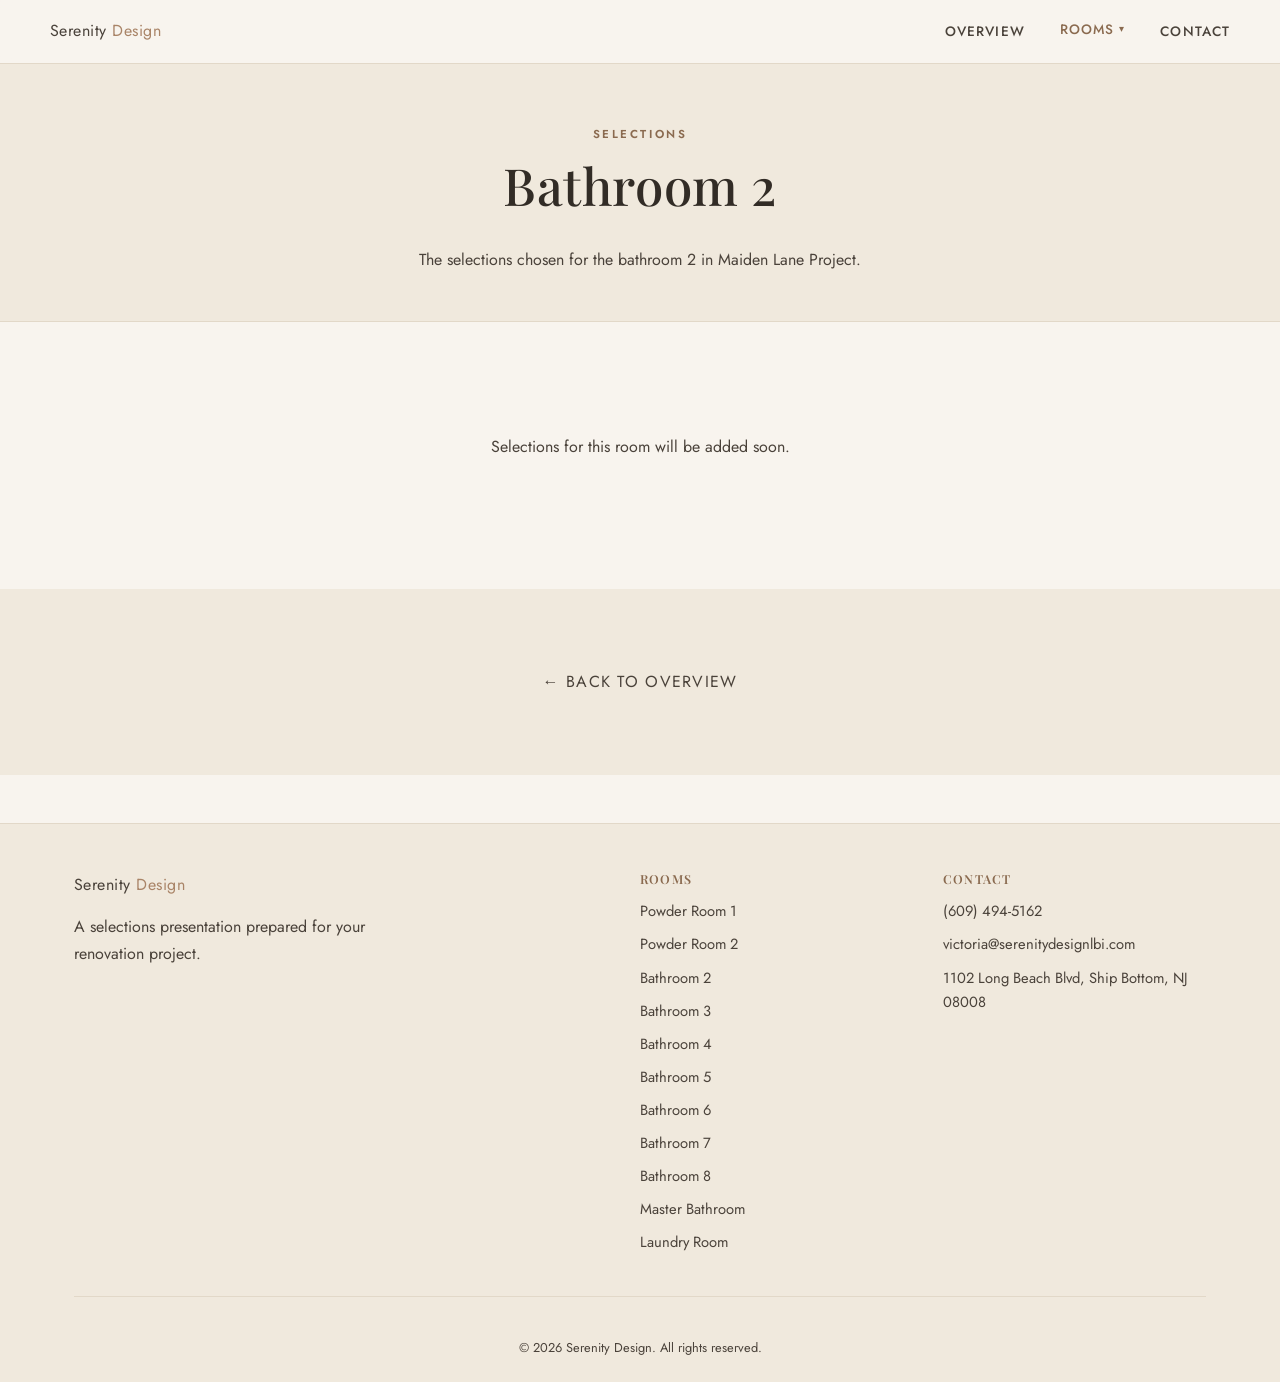
==== bathroom-2.html @ 04fab4d8 "Rebuild site as room-based multi-page static site Restructure navigation from category tabs (Paint, " ====
<!doctype html>
<html lang="en">
<head>
<meta charset="utf-8">
<meta name="viewport" content="width=device-width, initial-scale=1">
<title>Serenity Design | Bathroom 2</title>
<link rel="preconnect" href="https://fonts.googleapis.com">
<link href="https://fonts.googleapis.com/css2?family=Playfair+Display:wght@500;600&family=Jost:wght@400;500;600&display=swap" rel="stylesheet">
<link rel="stylesheet" href="css/styles.css">
</head>
<body>
<header class="site-header">
  <div class="container nav">
    <a href="index.html" class="brand nav-link"><span data-site="brand-name">Serenity</span> <span class="accent" data-site="brand-accent">Design</span></a>
    <button class="nav-toggle" aria-label="Toggle navigation" aria-expanded="false">
      <span></span><span></span><span></span>
    </button>
    <ul class="nav-links">
      <li><a href="index.html" class="nav-link">Overview</a></li>
      <li class="nav-dropdown">
        <button type="button" class="nav-dropdown-toggle active" aria-expanded="false">Rooms</button>
        <ul class="nav-dropdown-menu">
          <li><a href="powder-room-1.html" class="nav-link">Powder Room 1</a></li>
          <li><a href="powder-room-2.html" class="nav-link">Powder Room 2</a></li>
          <li><a href="bathroom-2.html" class="nav-link active">Bathroom 2</a></li>
          <li><a href="bathroom-3.html" class="nav-link">Bathroom 3</a></li>
          <li><a href="bathroom-4.html" class="nav-link">Bathroom 4</a></li>
          <li><a href="bathroom-5.html" class="nav-link">Bathroom 5</a></li>
          <li><a href="bathroom-6.html" class="nav-link">Bathroom 6</a></li>
          <li><a href="bathroom-7.html" class="nav-link">Bathroom 7</a></li>
          <li><a href="bathroom-8.html" class="nav-link">Bathroom 8</a></li>
          <li><a href="master-bathroom.html" class="nav-link">Master Bathroom</a></li>
          <li><a href="laundry-room.html" class="nav-link">Laundry Room</a></li>
        </ul>
      </li>
      <li><a href="contact.html" class="nav-link">Contact</a></li>
    </ul>
  </div>
</header>

<main>
  <section class="page-hero">
    <div class="container">
      <span class="eyebrow">Selections</span>
      <h1>Bathroom 2</h1>
      <p>The selections chosen for the bathroom 2 in <span data-site="project-name">this project</span>.</p>
    </div>
  </section>
  <section class="section">
    <div class="container"><div class="grid grid--3" data-selections-category="bathroom-2"></div></div>
  </section>
  <section class="section section--alt" style="text-align:center;">
    <div class="container"><a href="index.html" class="btn nav-link">← Back to Overview</a></div>
  </section>
</main>

<footer class="site-footer">
  <div class="container">
    <div class="footer-grid">
      <div>
        <a href="index.html" class="brand nav-link"><span data-site="brand-name">Serenity</span> <span class="accent" data-site="brand-accent">Design</span></a>
        <p style="margin-top:1rem; max-width:320px;" data-site="tagline">A selections presentation prepared for your renovation project.</p>
      </div>
      <div>
        <h4>Rooms</h4>
        <ul class="footer-links">
          <li><a href="powder-room-1.html" class="nav-link">Powder Room 1</a></li>
          <li><a href="powder-room-2.html" class="nav-link">Powder Room 2</a></li>
          <li><a href="bathroom-2.html" class="nav-link">Bathroom 2</a></li>
          <li><a href="bathroom-3.html" class="nav-link">Bathroom 3</a></li>
          <li><a href="bathroom-4.html" class="nav-link">Bathroom 4</a></li>
          <li><a href="bathroom-5.html" class="nav-link">Bathroom 5</a></li>
          <li><a href="bathroom-6.html" class="nav-link">Bathroom 6</a></li>
          <li><a href="bathroom-7.html" class="nav-link">Bathroom 7</a></li>
          <li><a href="bathroom-8.html" class="nav-link">Bathroom 8</a></li>
          <li><a href="master-bathroom.html" class="nav-link">Master Bathroom</a></li>
          <li><a href="laundry-room.html" class="nav-link">Laundry Room</a></li>
        </ul>
      </div>
      <div>
        <h4>Contact</h4>
        <ul class="footer-links">
          <li><a href="#" data-site-link="phone" data-site="phone">(555) 123-4567</a></li>
          <li><a href="#" data-site-link="email" data-site="email">victoria@serenitydesignlbi.com</a></li>
          <li><span data-site="address">1102 Long Beach Blvd, Ship Bottom, NJ 08008</span></li>
        </ul>
      </div>
    </div>
    <div class="footer-bottom">
      <div class="footer-social">
        <a href="#" data-site-social="instagram" hidden>Instagram</a>
        <a href="#" data-site-social="pinterest" hidden>Pinterest</a>
        <a href="#" data-site-social="facebook" hidden>Facebook</a>
      </div>
      &copy; <span data-site="year">2026</span> <span data-site="brand-name">Serenity</span> <span data-site="brand-accent">Design</span>. All rights reserved.
    </div>
  </div>
</footer>

<script src="js/config.js"></script>
<script src="js/selections-data.js"></script>
<script src="js/main.js"></script>
</body>
</html>
---- css/styles.css ----
/* ==========================================================================
   Serenity Design — Client Selections Presentation (single-page preview)
   Warm & minimal palette: cream, taupe, charcoal
   This mirrors the multi-page site in the project repo. In the repo,
   Overview / Electrical / Paint / Counter Tops / Lighting / Furniture /
   Contact are separate HTML files; here they're the same markup shown
   as togglable sections so this can be previewed as a single link.
   ========================================================================== */

:root {
  --cream: #f8f4ee;
  --cream-deep: #f0e9dd;
  --taupe: #a98467;
  --taupe-dark: #8a6a4f;
  --charcoal: #322c26;
  --ink: #4a423a;
  --border: #e2d8c8;
  --white: #ffffff;

  --font-heading: 'Playfair Display', Georgia, 'Times New Roman', serif;
  --font-body: 'Jost', 'Helvetica Neue', Arial, sans-serif;

  --max-width: 1180px;
  --radius: 4px;
}

* { box-sizing: border-box; }
html { scroll-behavior: smooth; }

/* Base reset for every nav-style button (nav bar, dropdown, footer) —
   contextual rules below layer their own typography on top of this. */
a.nav-link {
  font: inherit;
  background: none;
  border: none;
  margin: 0;
  padding: 0;
  color: inherit;
  text-align: left;
  cursor: pointer;
}

body {
  margin: 0;
  font-family: var(--font-body);
  color: var(--ink);
  background: var(--cream);
  line-height: 1.65;
  -webkit-font-smoothing: antialiased;
}

img { max-width: 100%; display: block; }
a { color: inherit; text-decoration: none; }

h1, h2, h3, h4 {
  font-family: var(--font-heading);
  color: var(--charcoal);
  font-weight: 600;
  line-height: 1.2;
  margin: 0 0 0.6em;
  letter-spacing: 0.01em;
  text-wrap: balance;
}

h1 { font-size: clamp(2.2rem, 4vw, 3.4rem); font-weight: 500; }
h2 { font-size: clamp(1.7rem, 3vw, 2.4rem); font-weight: 500; }
h3 { font-size: 1.3rem; }

p { margin: 0 0 1em; }

.eyebrow {
  display: inline-block;
  text-transform: uppercase;
  letter-spacing: 0.22em;
  font-size: 0.72rem;
  color: var(--taupe-dark);
  font-weight: 600;
  margin-bottom: 0.9em;
}

.container { max-width: var(--max-width); margin: 0 auto; padding: 0 1.5rem; }

.section { padding: 5rem 0; }
.section--alt { background: var(--cream-deep); }

.section-head { max-width: 620px; margin: 0 auto 3rem; text-align: center; }


/* ---------- Buttons ---------- */
.btn {
  display: inline-block;
  padding: 0.85em 2em;
  border: 1px solid var(--charcoal);
  border-radius: var(--radius);
  font-size: 0.85rem;
  letter-spacing: 0.08em;
  text-transform: uppercase;
  font-weight: 500;
  transition: background 0.25s ease, color 0.25s ease, border-color 0.25s ease;
  background: transparent;
  color: var(--charcoal);
  cursor: pointer;
}

.btn:hover { background: var(--charcoal); color: var(--white); }

.btn--primary { background: var(--taupe); border-color: var(--taupe); color: var(--white); }
.btn--primary:hover { background: var(--taupe-dark); border-color: var(--taupe-dark); }

/* ---------- Header / Nav ---------- */
.site-header {
  position: sticky;
  top: 0;
  z-index: 100;
  background: rgba(248, 244, 238, 0.92);
  backdrop-filter: blur(6px);
  border-bottom: 1px solid var(--border);
}

.nav { display: flex; align-items: center; justify-content: space-between; padding: 1.15rem 0; }

.brand { font-family: var(--font-heading); font-size: 1.45rem; letter-spacing: 0.03em; color: var(--charcoal); }
.brand .accent { color: var(--taupe); }

.nav-links { display: flex; align-items: center; gap: 2.2rem; list-style: none; margin: 0; padding: 0; }

.nav-links a, .nav-links a.nav-link {
  font: inherit;
  background: none;
  border: none;
  cursor: pointer;
  font-size: 0.85rem;
  text-transform: uppercase;
  letter-spacing: 0.08em;
  font-weight: 500;
  color: var(--ink);
  position: relative;
  padding: 0 0 4px;
}

.nav-links a::after, .nav-links a.nav-link::after {
  content: "";
  position: absolute;
  left: 0; right: 0; bottom: 0;
  height: 1px;
  background: var(--taupe);
  transform: scaleX(0);
  transition: transform 0.25s ease;
}

.nav-links a:hover::after, .nav-links a.active::after,
.nav-links a.nav-link:hover::after, .nav-links a.nav-link.active::after { transform: scaleX(1); }
.nav-links a.active, .nav-links a.nav-link.active { color: var(--taupe-dark); }

.nav-toggle { display: none; flex-direction: column; gap: 5px; background: none; border: none; cursor: pointer; padding: 6px; }
.nav-toggle span { width: 24px; height: 2px; background: var(--charcoal); display: block; }

/* ---------- Nav dropdown ("Selections") ---------- */
.nav-dropdown { position: relative; }

.nav-dropdown-toggle {
  font: inherit;
  background: none;
  border: none;
  cursor: pointer;
  font-size: 0.85rem;
  text-transform: uppercase;
  letter-spacing: 0.08em;
  font-weight: 500;
  color: var(--ink);
  padding: 0 0 4px;
  display: flex;
  align-items: center;
  gap: 0.35em;
}

.nav-dropdown-toggle::after { content: "▾"; font-size: 0.7em; }
.nav-dropdown-toggle:hover, .nav-dropdown-toggle.active { color: var(--taupe-dark); }

.nav-dropdown-menu {
  display: none;
  flex-direction: column;
  list-style: none;
  margin: 0;
  padding: 0.5rem 0;
  position: absolute;
  top: 100%;
  left: 0;
  min-width: 180px;
  background: var(--white);
  border: 1px solid var(--border);
  border-radius: var(--radius);
  box-shadow: 0 18px 30px -20px rgba(50, 44, 38, 0.35);
  z-index: 10;
}

.nav-dropdown-menu.open { display: flex; }

.nav-dropdown-menu a.nav-link {
  display: block;
  width: 100%;
  text-align: left;
  padding: 0.6rem 1.2rem;
  font-size: 0.82rem;
  text-transform: uppercase;
  letter-spacing: 0.06em;
  white-space: nowrap;
}

.nav-dropdown-menu a.nav-link:hover, .nav-dropdown-menu a.nav-link.active {
  color: var(--taupe-dark);
  background: var(--cream-deep);
}

/* ---------- Hero ---------- */
.hero { padding: 6rem 0 5rem; text-align: center; }
.hero p.lead { max-width: 560px; margin: 0 auto 2rem; color: var(--ink); font-size: 1.08rem; }
.hero-actions { display: flex; gap: 1rem; justify-content: center; flex-wrap: wrap; }

/* ---------- Placeholder imagery blocks ---------- */
.ph-image {
  position: relative;
  width: 100%;
  border-radius: var(--radius);
  background: linear-gradient(135deg, var(--cream-deep), var(--border));
  display: flex;
  align-items: center;
  justify-content: center;
  overflow: hidden;
  color: var(--taupe-dark);
}

.ph-image::before {
  content: "";
  position: absolute;
  inset: 0;
  background: repeating-linear-gradient(45deg, rgba(169,132,103,0.06) 0 2px, transparent 2px 14px);
}

.ph-image .ph-label {
  position: relative;
  z-index: 1;
  font-family: var(--font-heading);
  font-size: 0.95rem;
  letter-spacing: 0.05em;
  text-align: center;
  padding: 1rem;
}

.ph-image--wide { aspect-ratio: 16/9; }

/* ---------- Grid layouts ---------- */
.grid { display: grid; gap: 2rem; }
.grid--3 { grid-template-columns: repeat(3, 1fr); }

@media (max-width: 900px) { .grid--3 { grid-template-columns: repeat(2, 1fr); } }
@media (max-width: 620px) { .grid--3 { grid-template-columns: 1fr; } }

/* ---------- Cards ---------- */
.card {
  background: var(--white);
  border: 1px solid var(--border);
  border-radius: var(--radius);
  overflow: hidden;
  transition: transform 0.25s ease, box-shadow 0.25s ease;
  display: flex;
  flex-direction: column;
}

.card:hover { transform: translateY(-4px); box-shadow: 0 18px 30px -20px rgba(50, 44, 38, 0.35); }

.card-body { padding: 1.6rem; flex: 1; display: flex; flex-direction: column; }
.card-body h3 { margin-bottom: 0.5em; }
.card-body p { color: var(--ink); font-size: 0.95rem; flex: 1; }

.card-link {
  margin-top: 1rem;
  font-size: 0.78rem;
  text-transform: uppercase;
  letter-spacing: 0.1em;
  font-weight: 600;
  color: var(--taupe-dark);
}

a.card.selection-summary-card:hover h3 { color: var(--taupe-dark); }

/* ---------- Icon badges ---------- */
.icon-badge {
  width: 52px;
  height: 52px;
  border-radius: 50%;
  background: var(--cream-deep);
  border: 1px solid var(--border);
  display: flex;
  align-items: center;
  justify-content: center;
  margin-bottom: 1rem;
  color: var(--taupe-dark);
}

.icon-badge svg { width: 24px; height: 24px; stroke: currentColor; fill: none; }

/* ---------- Stats ---------- */
.stats { display: flex; justify-content: space-around; flex-wrap: wrap; gap: 2rem; text-align: center; }
.stat .num { font-family: var(--font-heading); font-size: 2.4rem; color: var(--taupe-dark); display: block; font-variant-numeric: tabular-nums; }
.stat .label { text-transform: uppercase; font-size: 0.75rem; letter-spacing: 0.1em; color: var(--ink); }

/* ---------- Selection cards ---------- */
.selection-photo { width: 100%; aspect-ratio: 16/9; object-fit: cover; display: block; }

.selection-meta {
  font-size: 0.78rem;
  text-transform: uppercase;
  letter-spacing: 0.06em;
  color: var(--taupe-dark);
  margin-bottom: 0.3em;
  flex: none;
}

.selection-price { font-family: var(--font-heading); font-size: 1.15rem; color: var(--charcoal); margin: auto 0 0; flex: none; font-variant-numeric: tabular-nums; }
.selection-empty { grid-column: 1 / -1; text-align: center; color: var(--ink); padding: 2rem 0; }

/* ---------- CTA band ---------- */
.cta-band { background: var(--charcoal); color: var(--cream); text-align: center; padding: 4rem 0; }
.cta-band h2 { color: var(--white); }
.cta-band p { color: var(--cream-deep); max-width: 500px; margin: 0 auto 1.8rem; }
.cta-band .btn { border-color: var(--cream); color: var(--cream); }
.cta-band .btn:hover { background: var(--cream); color: var(--charcoal); }

/* ---------- Page hero ---------- */
.page-hero { padding: 3.5rem 0 3rem; text-align: center; background: var(--cream-deep); border-bottom: 1px solid var(--border); }
.page-hero p { max-width: 560px; margin: 0 auto; color: var(--ink); }

/* ---------- Contact info list ---------- */
.info-list { list-style: none; margin: 0; padding: 0; }
.info-list li { display: flex; gap: 0.8rem; margin-bottom: 1.2rem; color: var(--ink); }
.info-list strong { display: block; color: var(--charcoal); font-weight: 600; }

/* ---------- Footer ---------- */
.site-footer { background: var(--cream-deep); border-top: 1px solid var(--border); padding: 3rem 0 1.5rem; margin-top: 3rem; }

.footer-grid { display: grid; grid-template-columns: 2fr 1fr 1fr; gap: 2.5rem; margin-bottom: 2rem; }

@media (max-width: 700px) { .footer-grid { grid-template-columns: 1fr 1fr; } }
@media (max-width: 480px) { .footer-grid { grid-template-columns: 1fr; } }

.footer-grid h4 { text-transform: uppercase; font-size: 0.78rem; letter-spacing: 0.1em; color: var(--taupe-dark); margin-bottom: 1em; }

.footer-links { list-style: none; margin: 0; padding: 0; }
.footer-links li { margin-bottom: 0.6em; font-size: 0.92rem; }
.footer-links a:hover, .footer-links a.nav-link:hover { color: var(--taupe-dark); }
.footer-links a.nav-link { padding: 0; text-transform: none; letter-spacing: normal; font-weight: 400; font-size: inherit; }
.footer-links a.nav-link::after { display: none; }

.footer-bottom { border-top: 1px solid var(--border); padding-top: 1.5rem; text-align: center; font-size: 0.8rem; color: var(--ink); }

.footer-social { display: flex; justify-content: center; gap: 1.5rem; margin-bottom: 1rem; flex-wrap: wrap; }
.footer-social a { text-transform: uppercase; font-size: 0.72rem; letter-spacing: 0.1em; font-weight: 600; color: var(--ink); }
.footer-social a:hover { color: var(--taupe-dark); }

/* ---------- Small-screen tuning ---------- */
@media (max-width: 620px) {
  .section { padding: 3.25rem 0; }
  .hero { padding: 3.5rem 0 3rem; }
  .hero-actions .btn { width: 100%; text-align: center; }
  .cta-band { padding: 3rem 0; }
  .stats { gap: 1.5rem 2rem; }
  .page-hero { padding: 2.75rem 0 2.25rem; }
}

/* ---------- Responsive nav ---------- */
@media (max-width: 860px) {
  .nav-toggle { display: flex; }

  .nav-links {
    position: absolute;
    top: 100%; left: 0; right: 0;
    background: var(--cream);
    border-bottom: 1px solid var(--border);
    flex-direction: column;
    align-items: flex-start;
    padding: 1.5rem;
    gap: 1.2rem;
    display: none;
  }

  .nav-links.open { display: flex; }
  .nav-dropdown { width: 100%; }

  .nav-dropdown-menu {
    position: static;
    background: none;
    border: none;
    box-shadow: none;
    border-radius: 0;
    padding: 0.5rem 0 0 1rem;
    min-width: 0;
  }

  .nav-dropdown-menu a.nav-link { padding: 0.4rem 0; }
  .nav-dropdown-menu a.nav-link:hover, .nav-dropdown-menu a.nav-link.active { background: none; }
}

@media (prefers-reduced-motion: reduce) {
  * { transition: none !important; scroll-behavior: auto !important; }
}
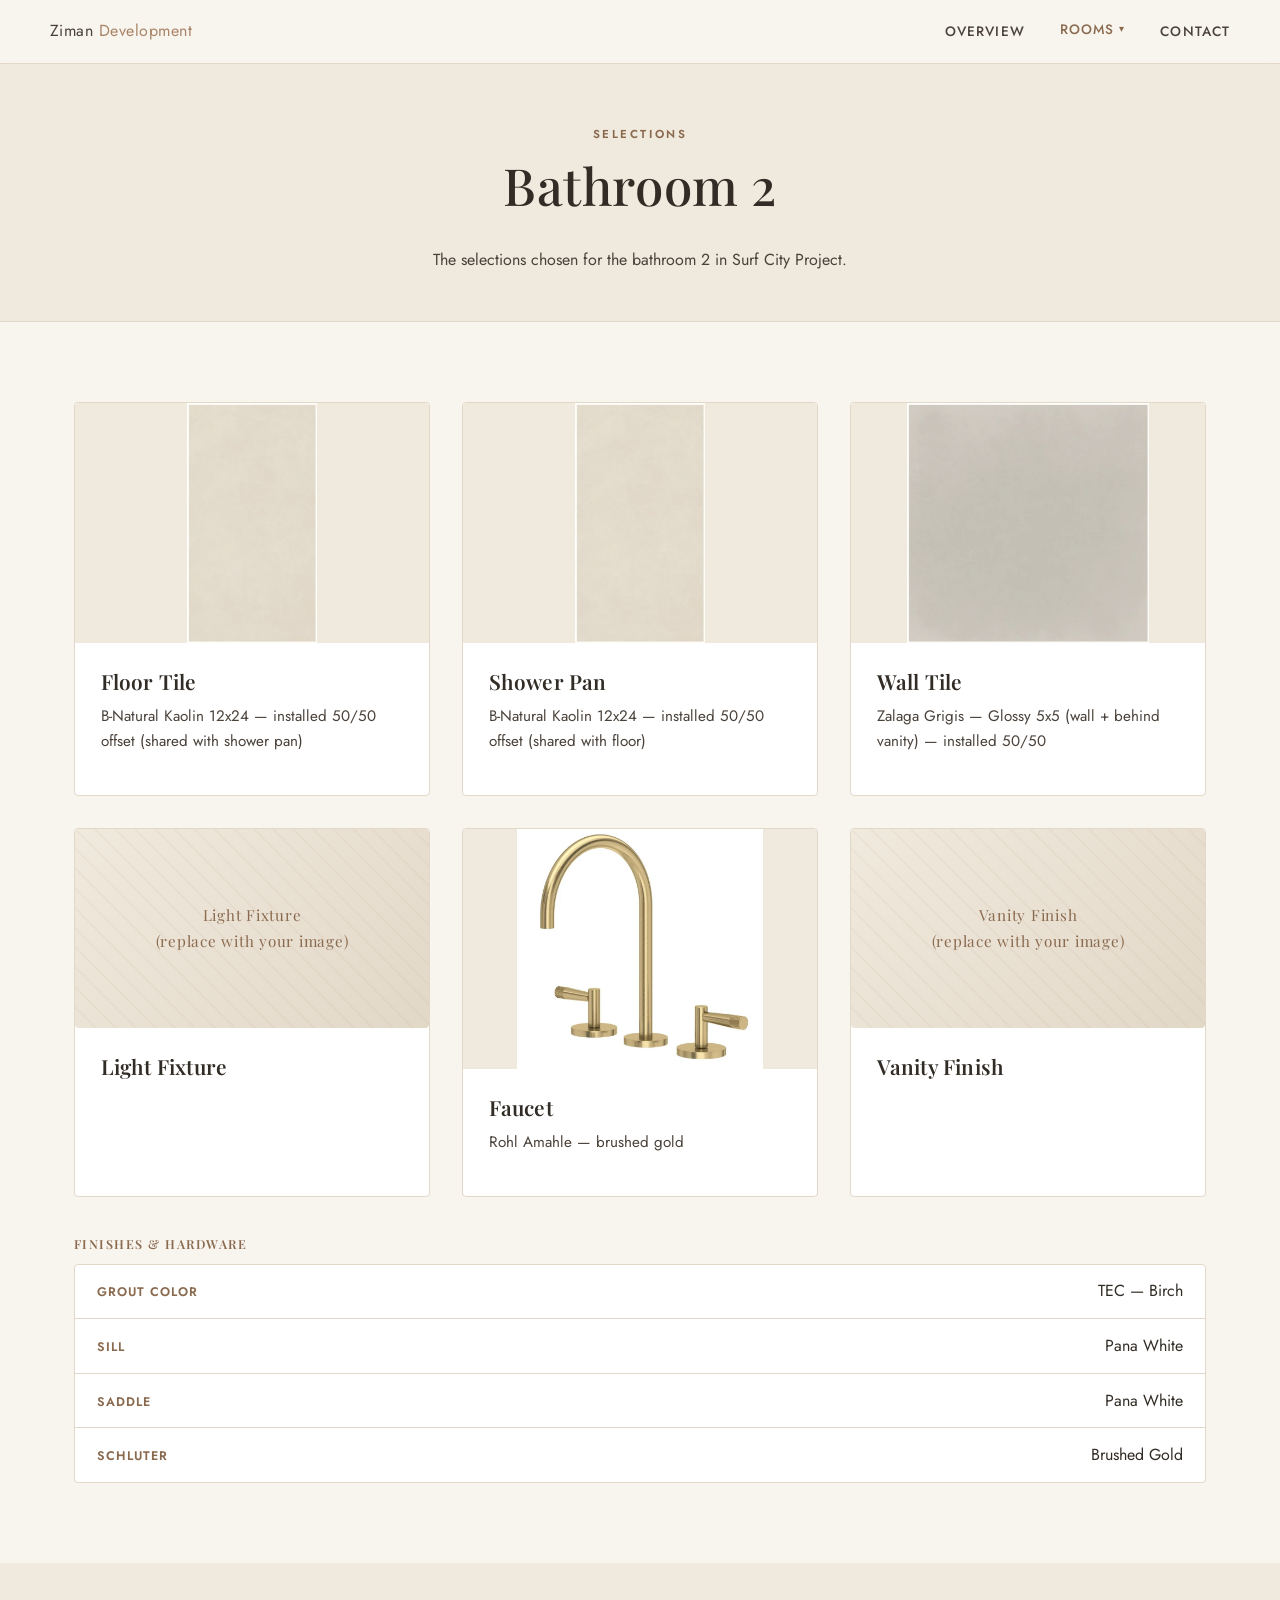
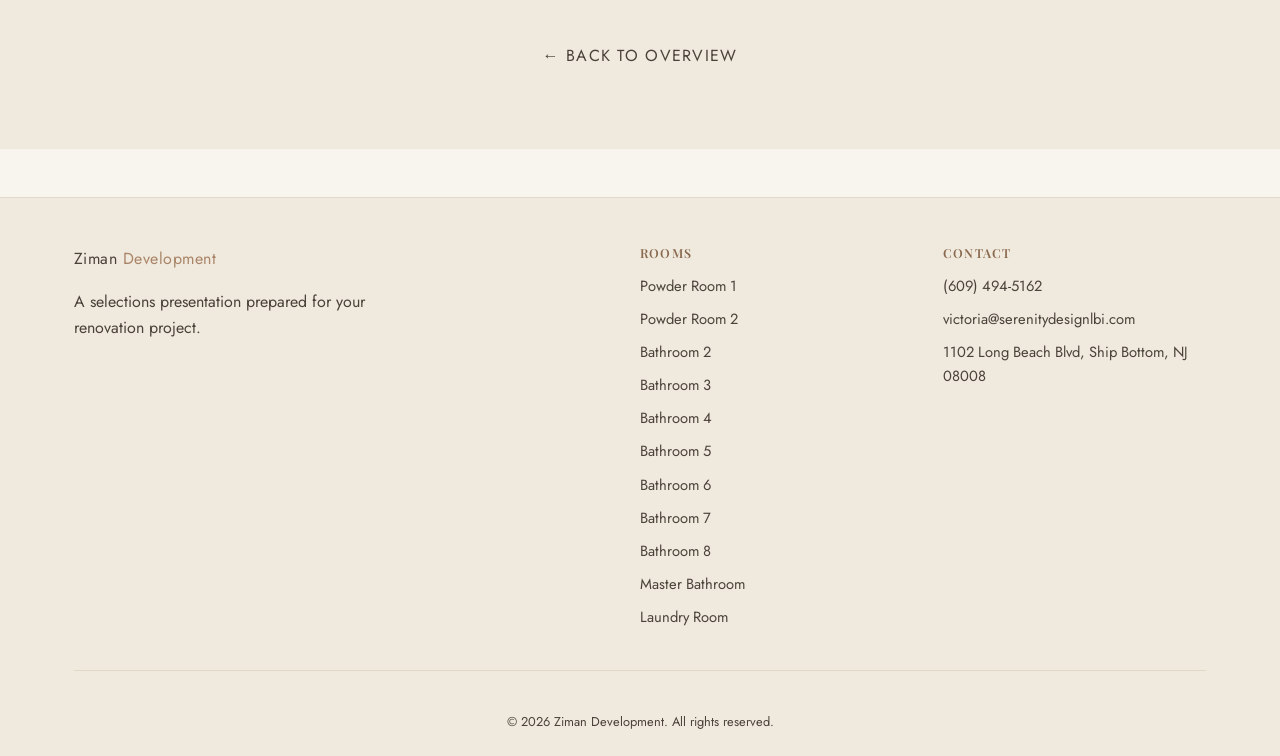
==== commit 5326fd7b: "Group Grout, Saddle, Sill, and Schluter into a compact finishes list These have no photo and were ea" ====
--- a/bathroom-2.html
+++ b/bathroom-2.html
@@ -47,7 +47,13 @@
     </div>
   </section>
   <section class="section">
-    <div class="container"><div class="grid grid--3" data-selections-category="bathroom-2"></div></div>
+    <div class="container">
+      <div class="grid grid--3" data-selections-category="bathroom-2"></div>
+      <div class="finishes-wrap" data-finishes-wrap="bathroom-2" hidden>
+        <h3 class="finishes-heading">Finishes &amp; Hardware</h3>
+        <div class="finishes-list" data-finishes-category="bathroom-2"></div>
+      </div>
+    </div>
   </section>
   <section class="section section--alt" style="text-align:center;">
     <div class="container"><a href="index.html" class="btn nav-link">← Back to Overview</a></div>
--- a/css/styles.css
+++ b/css/styles.css
@@ -306,7 +306,10 @@
 .stat .label { text-transform: uppercase; font-size: 0.75rem; letter-spacing: 0.1em; color: var(--ink); }
 
 /* ---------- Selection cards ---------- */
-.selection-photo { width: 100%; aspect-ratio: 16/9; object-fit: cover; display: block; }
+/* contain (not cover) + a fixed height so the whole product photo is always
+   visible, whatever its aspect ratio (portrait faucets, square tile swatches,
+   wide tile strips) - a light background fills any letterboxed space. */
+.selection-photo { width: 100%; height: 240px; object-fit: contain; background: var(--cream-deep); display: block; }
 
 .selection-meta {
   font-size: 0.78rem;
@@ -319,6 +322,53 @@
 
 .selection-price { font-family: var(--font-heading); font-size: 1.15rem; color: var(--charcoal); margin: auto 0 0; flex: none; font-variant-numeric: tabular-nums; }
 .selection-empty { grid-column: 1 / -1; text-align: center; color: var(--ink); padding: 2rem 0; }
+
+/* ---------- Finishes list (Grout, Saddle, Sill, Schluter) ----------
+   Compact rows instead of full cards, since these are colors/finishes
+   with no photo - a whole card each would waste a lot of space. */
+.finishes-heading {
+  margin: 2.5rem 0 0;
+  font-size: 0.78rem;
+  text-transform: uppercase;
+  letter-spacing: 0.12em;
+  font-weight: 600;
+  color: var(--taupe-dark);
+}
+
+.finishes-list {
+  margin-top: 0.75rem;
+  background: var(--white);
+  border: 1px solid var(--border);
+  border-radius: var(--radius);
+  overflow: hidden;
+}
+
+.finish-row {
+  display: flex;
+  align-items: baseline;
+  justify-content: space-between;
+  gap: 1.5rem;
+  padding: 0.85rem 1.4rem;
+  border-bottom: 1px solid var(--border);
+}
+
+.finish-row:last-child { border-bottom: none; }
+
+.finish-label {
+  font-size: 0.78rem;
+  text-transform: uppercase;
+  letter-spacing: 0.08em;
+  font-weight: 600;
+  color: var(--taupe-dark);
+  flex: none;
+}
+
+.finish-value { color: var(--charcoal); text-align: right; }
+
+@media (max-width: 480px) {
+  .finish-row { flex-direction: column; gap: 0.2rem; }
+  .finish-value { text-align: left; }
+}
 
 /* ---------- CTA band ---------- */
 .cta-band { background: var(--charcoal); color: var(--cream); text-align: center; padding: 4rem 0; }
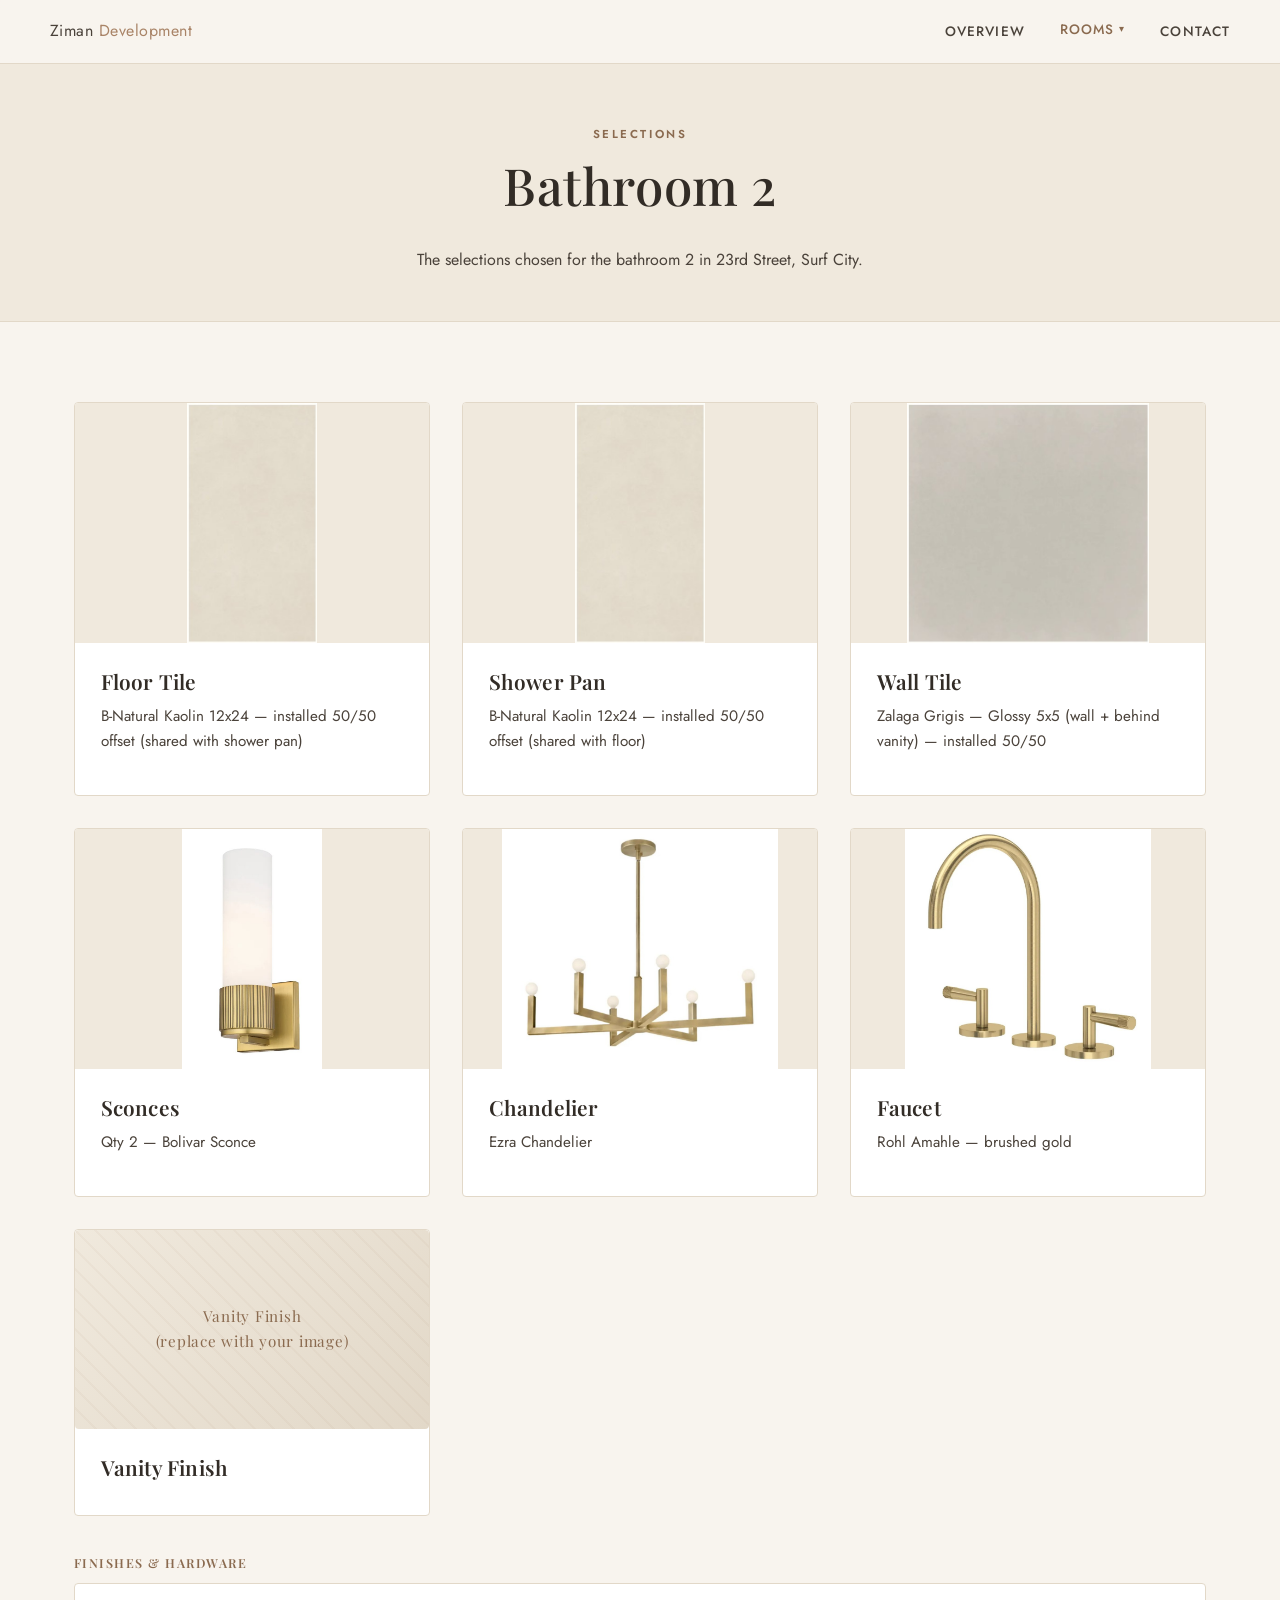
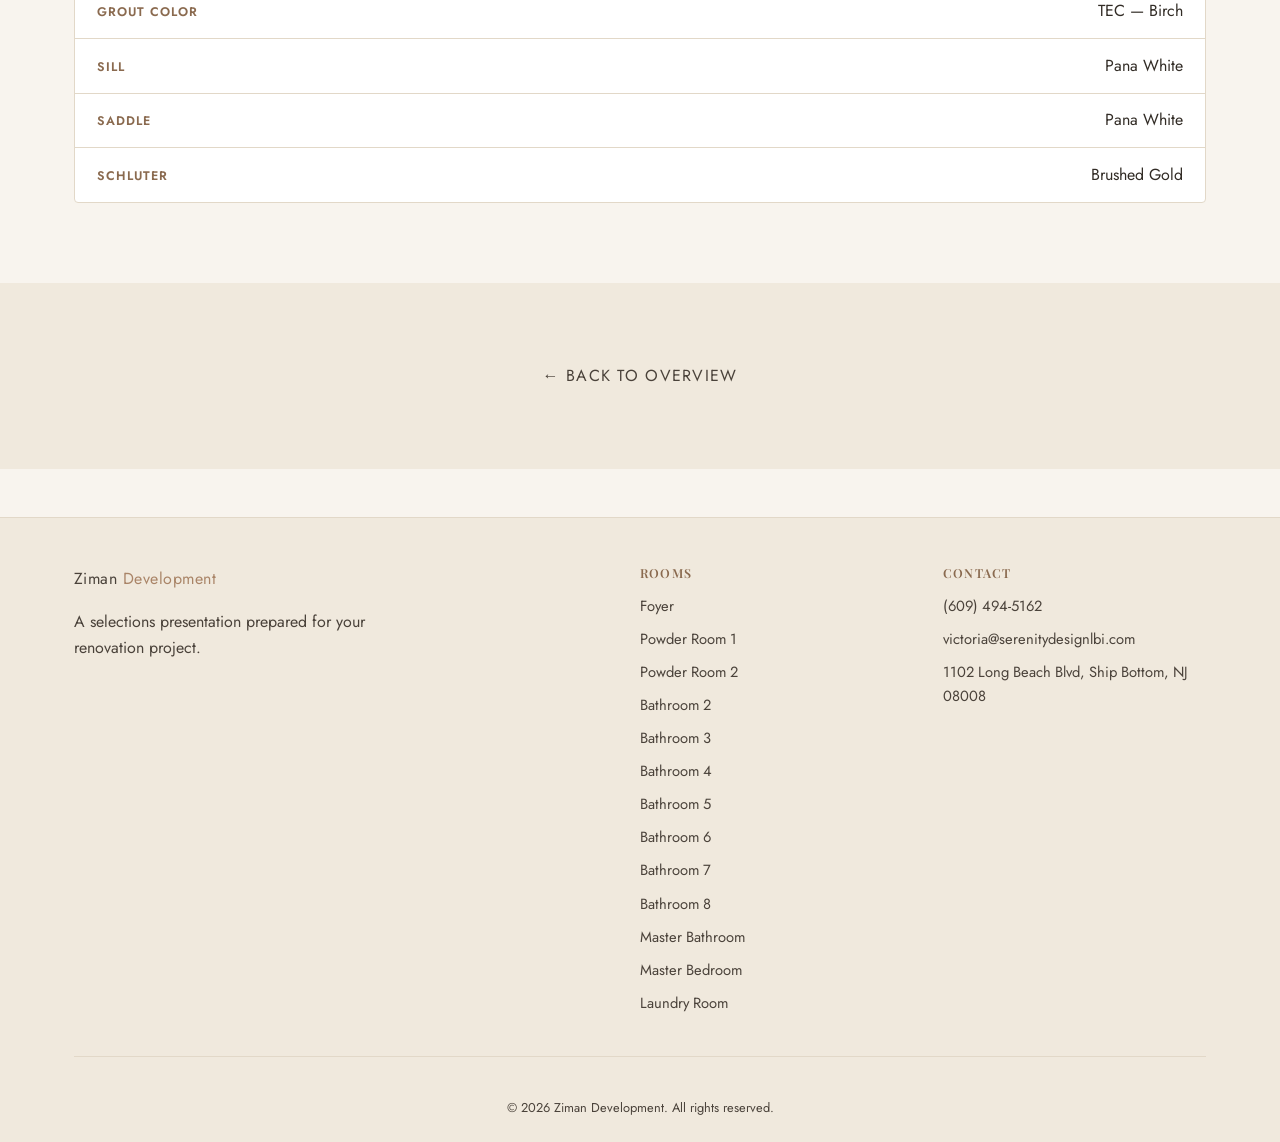
==== commit 784d74ef: "Add Foyer and Master Bedroom sections; fix preview title New rooms: - Foyer: added as a new room (na" ====
--- a/bathroom-2.html
+++ b/bathroom-2.html
@@ -20,6 +20,7 @@
       <li class="nav-dropdown">
         <button type="button" class="nav-dropdown-toggle active" aria-expanded="false">Rooms</button>
         <ul class="nav-dropdown-menu">
+          <li><a href="foyer.html" class="nav-link">Foyer</a></li>
           <li><a href="powder-room-1.html" class="nav-link">Powder Room 1</a></li>
           <li><a href="powder-room-2.html" class="nav-link">Powder Room 2</a></li>
           <li><a href="bathroom-2.html" class="nav-link active">Bathroom 2</a></li>
@@ -30,6 +31,7 @@
           <li><a href="bathroom-7.html" class="nav-link">Bathroom 7</a></li>
           <li><a href="bathroom-8.html" class="nav-link">Bathroom 8</a></li>
           <li><a href="master-bathroom.html" class="nav-link">Master Bathroom</a></li>
+          <li><a href="master-bedroom.html" class="nav-link">Master Bedroom</a></li>
           <li><a href="laundry-room.html" class="nav-link">Laundry Room</a></li>
         </ul>
       </li>
@@ -70,6 +72,7 @@
       <div>
         <h4>Rooms</h4>
         <ul class="footer-links">
+          <li><a href="foyer.html" class="nav-link">Foyer</a></li>
           <li><a href="powder-room-1.html" class="nav-link">Powder Room 1</a></li>
           <li><a href="powder-room-2.html" class="nav-link">Powder Room 2</a></li>
           <li><a href="bathroom-2.html" class="nav-link">Bathroom 2</a></li>
@@ -80,6 +83,7 @@
           <li><a href="bathroom-7.html" class="nav-link">Bathroom 7</a></li>
           <li><a href="bathroom-8.html" class="nav-link">Bathroom 8</a></li>
           <li><a href="master-bathroom.html" class="nav-link">Master Bathroom</a></li>
+          <li><a href="master-bedroom.html" class="nav-link">Master Bedroom</a></li>
           <li><a href="laundry-room.html" class="nav-link">Laundry Room</a></li>
         </ul>
       </div>
